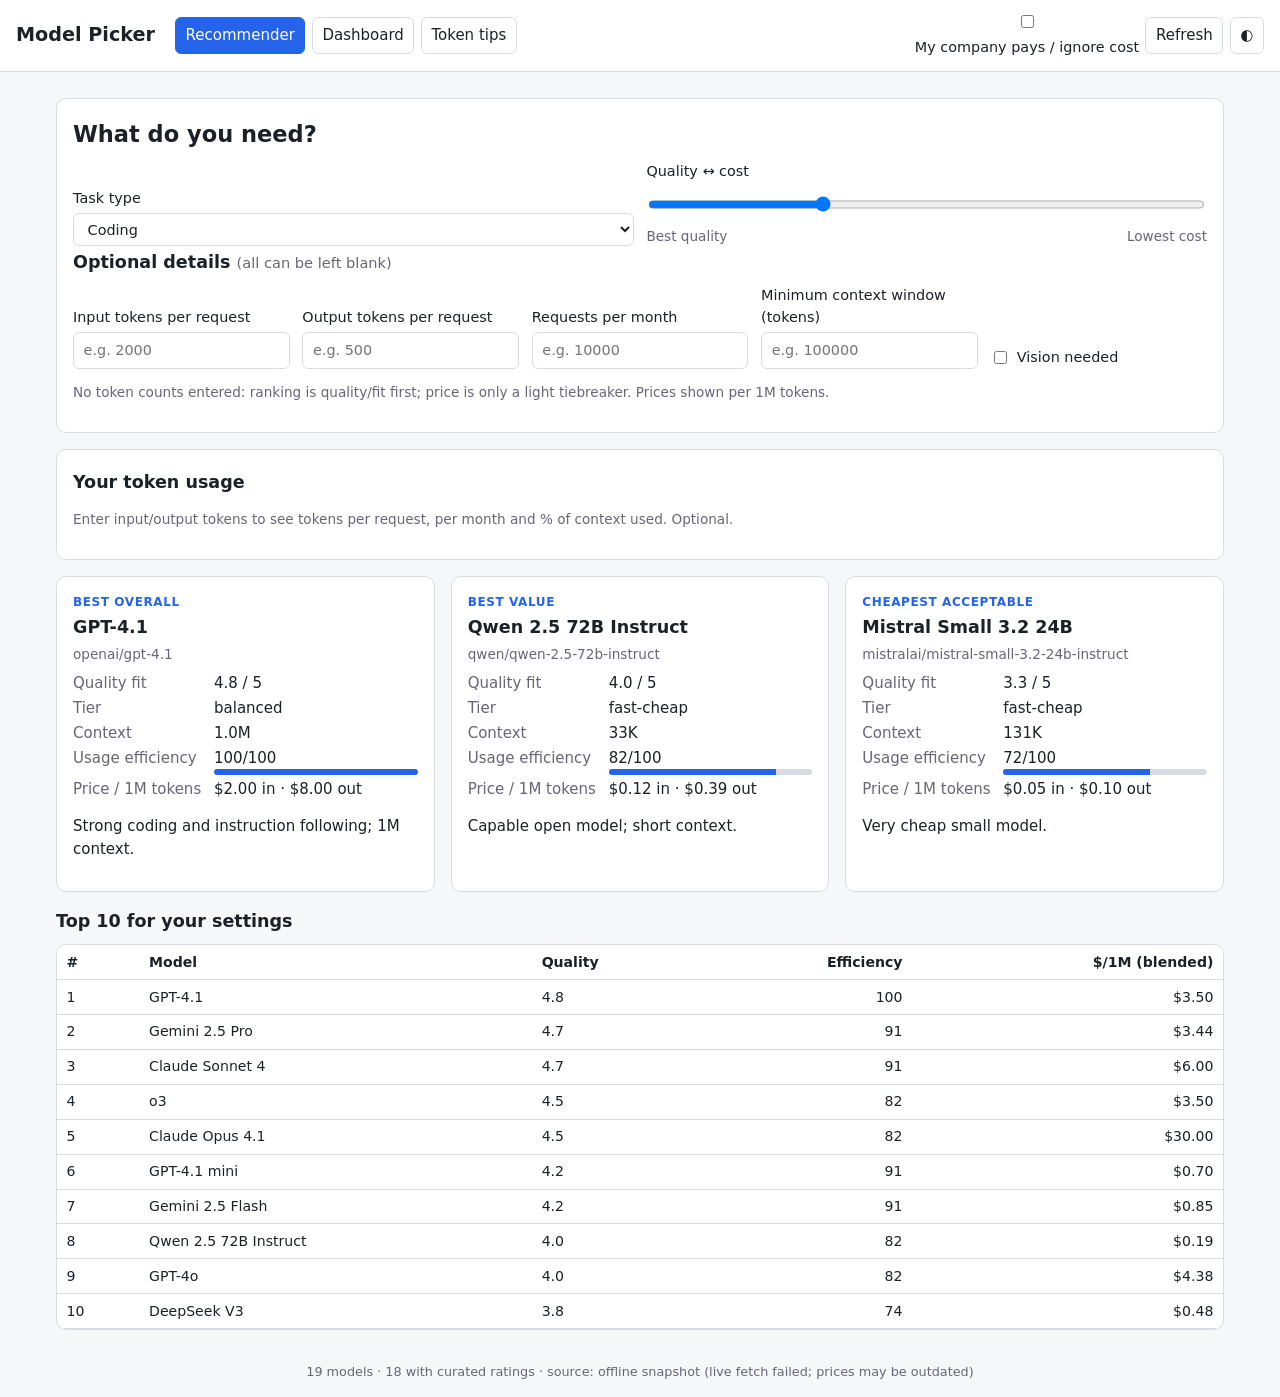
==== index.html @ 763cba11 "Add model picker app Co-authored-by: Copilot App <223556219+Copilot@users.noreply.github.com>" ====
<!DOCTYPE html>
<html lang="en">
<head>
<meta charset="utf-8">
<meta name="viewport" content="width=device-width, initial-scale=1">
<title>Model Picker</title>
<link rel="stylesheet" href="style.css">
</head>
<body>
<header>
  <h1>Model Picker</h1>
  <nav id="tabs">
    <button data-view="recommender" class="active">Recommender</button>
    <button data-view="dashboard">Dashboard</button>
    <button data-view="tips">Token tips</button>
  </nav>
  <div class="header-right">
    <label class="toggle" title="Removes cost from ranking and hides $ estimates; token usage is still shown">
      <input type="checkbox" id="ignoreCost"> My company pays / ignore cost
    </label>
    <button id="refresh">Refresh</button>
    <button id="theme" aria-label="Toggle theme">◐</button>
  </div>
</header>
<div id="status" role="status"></div>

<main>
<section id="view-recommender" class="view">
  <div class="panel">
    <h2>What do you need?</h2>
    <div class="grid">
      <label>Task type
        <select id="task">
          <option value="coding">Coding</option>
          <option value="reasoning">Reasoning / analysis</option>
          <option value="writing">Writing</option>
          <option value="extraction">Summarization / extraction</option>
          <option value="vision">Vision (images)</option>
          <option value="speed">Fast chat / low latency</option>
        </select>
      </label>
      <label class="costonly">Quality ↔ cost
        <input type="range" id="slider" min="0" max="100" value="30">
        <span class="hint"><span>Best quality</span><span>Lowest cost</span></span>
      </label>
    </div>
    <h3>Optional details <small>(all can be left blank)</small></h3>
    <div class="grid">
      <label>Input tokens per request <input type="number" id="inTok" min="0" placeholder="e.g. 2000"></label>
      <label>Output tokens per request <input type="number" id="outTok" min="0" placeholder="e.g. 500"></label>
      <label>Requests per month <input type="number" id="volume" min="0" placeholder="e.g. 10000"></label>
      <label>Minimum context window (tokens) <input type="number" id="minCtx" min="0" placeholder="e.g. 100000"></label>
      <label class="check"><input type="checkbox" id="needVision"> Vision needed</label>
    </div>
    <p class="hint" id="modeHint"></p>
  </div>
  <div id="usage" class="panel"></div>
  <div id="results"></div>
</section>

<section id="view-dashboard" class="view" hidden>
  <div class="panel">
    <div class="grid">
      <label>Search <input type="search" id="q" placeholder="name or id"></label>
      <label>Tier
        <select id="tierFilter"><option value="">All</option><option>flagship</option><option>balanced</option><option>fast-cheap</option></select>
      </label>
      <label class="check"><input type="checkbox" id="fVision"> Vision only</label>
      <label class="check"><input type="checkbox" id="fRated"> Rated only</label>
      <button id="compareBtn">Compare selected (<span id="cmpCount">0</span>)</button>
    </div>
  </div>
  <div id="compare"></div>
  <div class="table-wrap"><table id="table"></table></div>
</section>

<section id="view-tips" class="view" hidden>
  <div class="panel tips">
    <h2>Token-cost tips</h2>
    <ul>
      <li><b>Output costs 3–5× input.</b> Ask for concise answers, set <code>max_tokens</code>, and request structured output (JSON) instead of prose.</li>
      <li><b>Cache the prefix.</b> Put stable instructions and documents first; prompt caching typically discounts repeated input by 50–90%.</li>
      <li><b>Route by difficulty.</b> Use a fast-cheap model for classification and extraction; escalate to a flagship only when needed.</li>
      <li><b>Trim context.</b> Send only relevant chunks (retrieval) rather than whole documents. Long prompts cost money and can reduce accuracy.</li>
      <li><b>Mind reasoning models.</b> They bill hidden thinking tokens as output; budget 2–10× more output than the visible answer.</li>
      <li><b>Batch where latency allows.</b> Batch APIs are commonly ~50% cheaper.</li>
      <li><b>Keep conversations short.</b> Each turn resends history; summarize or truncate old turns.</li>
      <li><b>Measure.</b> Log tokens per request and watch % of context used; above ~70% quality and cost both suffer.</li>
      <li><b>Even if cost isn't your concern,</b> fewer tokens means lower latency and rate-limit headroom.</li>
    </ul>
  </div>
</section>
</main>
<footer id="footer"></footer>
<script src="app.js"></script>
</body>
</html>
---- style.css ----
:root{--bg:#f6f7f9;--fg:#1c2128;--panel:#fff;--bd:#d8dce2;--mut:#667;--acc:#2563eb;--ok:#15803d;--warn:#b45309}
[data-theme=dark]{--bg:#0f1318;--fg:#e6e9ee;--panel:#181d24;--bd:#2c333d;--mut:#98a2b3;--acc:#60a5fa;--ok:#4ade80;--warn:#fbbf24}
*{box-sizing:border-box}
body{margin:0;font:15px/1.5 system-ui,sans-serif;background:var(--bg);color:var(--fg)}
header{display:flex;flex-wrap:wrap;gap:.75rem 1.25rem;align-items:center;padding:.75rem 1rem;background:var(--panel);border-bottom:1px solid var(--bd)}
h1{font-size:1.2rem;margin:0}
h2,h3{margin:.2rem 0 .6rem}h3 small{color:var(--mut);font-weight:400}
nav,.header-right{display:flex;gap:.4rem;align-items:center;flex-wrap:wrap}
.header-right{margin-left:auto}
button,select,input{font:inherit;color:inherit;background:var(--panel);border:1px solid var(--bd);border-radius:6px;padding:.4rem .6rem}
button{cursor:pointer}button.active{background:var(--acc);color:#fff;border-color:var(--acc)}
.toggle{display:flex;gap:.4rem;align-items:center;cursor:pointer}
.toggle input,.check input{width:auto}
main{max-width:1200px;margin:0 auto;padding:1rem}
#status{padding:.3rem 1rem;color:var(--mut);font-size:.85rem}
.panel{background:var(--panel);border:1px solid var(--bd);border-radius:10px;padding:1rem;margin-bottom:1rem}
.grid{display:grid;grid-template-columns:repeat(auto-fit,minmax(210px,1fr));gap:.8rem;align-items:end}
label{display:flex;flex-direction:column;gap:.25rem;font-size:.9rem}
label.check{flex-direction:row;align-items:center;gap:.4rem}
.hint{color:var(--mut);font-size:.85rem;display:flex;justify-content:space-between}
p.hint{display:block}
.cards{display:grid;grid-template-columns:repeat(auto-fit,minmax(280px,1fr));gap:1rem}
.card{background:var(--panel);border:1px solid var(--bd);border-radius:10px;padding:1rem}
.card .label{font-size:.75rem;text-transform:uppercase;letter-spacing:.05em;color:var(--acc);font-weight:700}
.card h3{margin:.2rem 0}
.card dl{display:grid;grid-template-columns:auto 1fr;gap:.15rem .8rem;margin:.5rem 0}
.card dt{color:var(--mut)}.card dd{margin:0}
.badge{display:inline-block;padding:0 .5rem;border-radius:99px;border:1px solid var(--bd);font-size:.75rem;color:var(--mut)}
.bar{height:6px;background:var(--bd);border-radius:3px;overflow:hidden;min-width:60px}
.bar i{display:block;height:100%;background:var(--acc)}
.bar.hot i{background:var(--warn)}
.table-wrap{overflow-x:auto;background:var(--panel);border:1px solid var(--bd);border-radius:10px}
table{border-collapse:collapse;width:100%;font-size:.88rem}
th,td{padding:.4rem .6rem;border-bottom:1px solid var(--bd);text-align:left;white-space:nowrap}
th{cursor:pointer;user-select:none;position:sticky;top:0;background:var(--panel)}
td.n,th.n{text-align:right}
.tips li{margin:.5rem 0}
code{background:var(--bg);padding:0 .3rem;border-radius:4px}
footer{padding:1rem;text-align:center;color:var(--mut);font-size:.8rem}
.ign .costonly{opacity:.4;pointer-events:none}
@media(max-width:600px){header{padding:.5rem}.header-right{margin-left:0}}
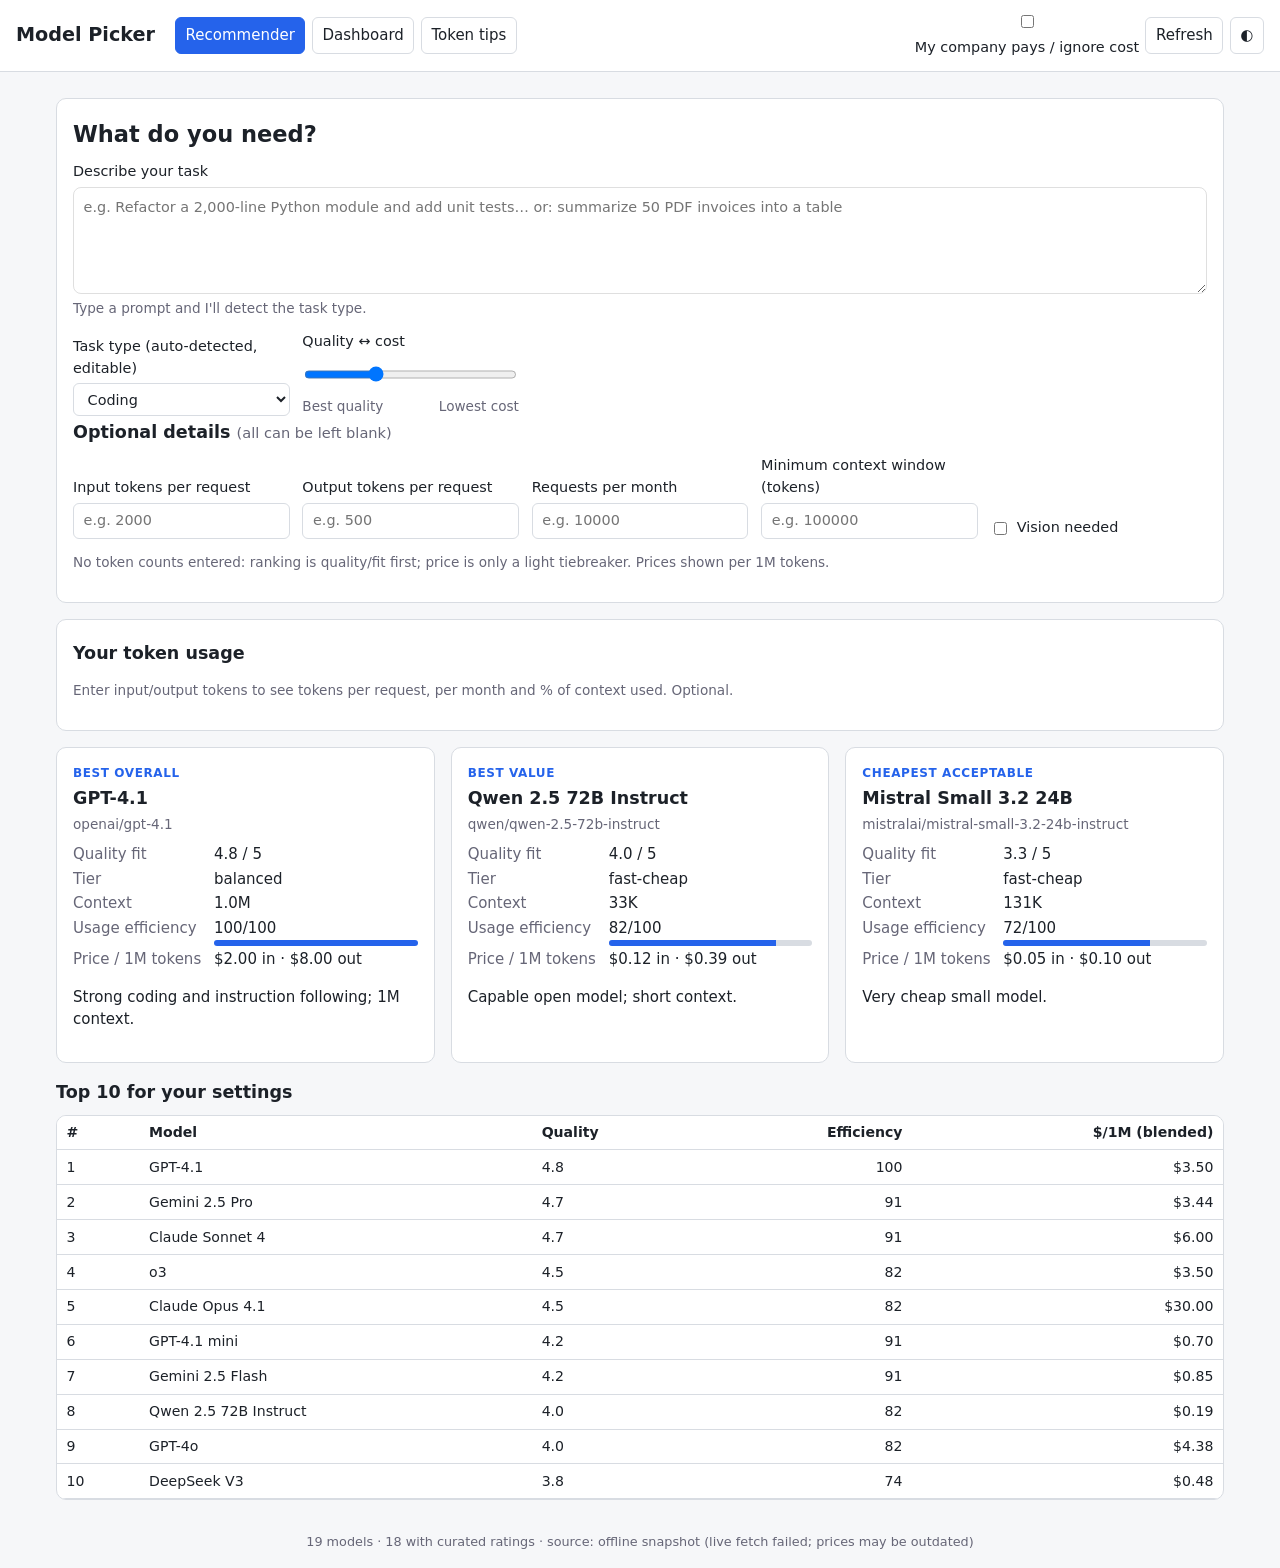
==== commit 2c95b8b1: "Replace task dropdown focus with free-text prompt and auto-detect task type Co-authored-by: Copilot " ====
--- a/index.html
+++ b/index.html
@@ -29,7 +29,11 @@
   <div class="panel">
     <h2>What do you need?</h2>
     <div class="grid">
-      <label>Task type
+      <label class="wide">Describe your task
+        <textarea id="prompt" rows="4" placeholder="e.g. Refactor a 2,000-line Python module and add unit tests… or: summarize 50 PDF invoices into a table"></textarea>
+        <span class="hint"><span id="detected">Type a prompt and I'll detect the task type.</span></span>
+      </label>
+      <label>Task type (auto-detected, editable)
         <select id="task">
           <option value="coding">Coding</option>
           <option value="reasoning">Reasoning / analysis</option>
--- a/style.css
+++ b/style.css
@@ -39,3 +39,5 @@
 footer{padding:1rem;text-align:center;color:var(--mut);font-size:.8rem}
 .ign .costonly{opacity:.4;pointer-events:none}
 @media(max-width:600px){header{padding:.5rem}.header-right{margin-left:0}}
+.grid .wide{grid-column:1/-1}
+textarea{width:100%;font:inherit;padding:.6rem;border-radius:8px;border:1px solid var(--border,#8884);background:transparent;color:inherit;resize:vertical}
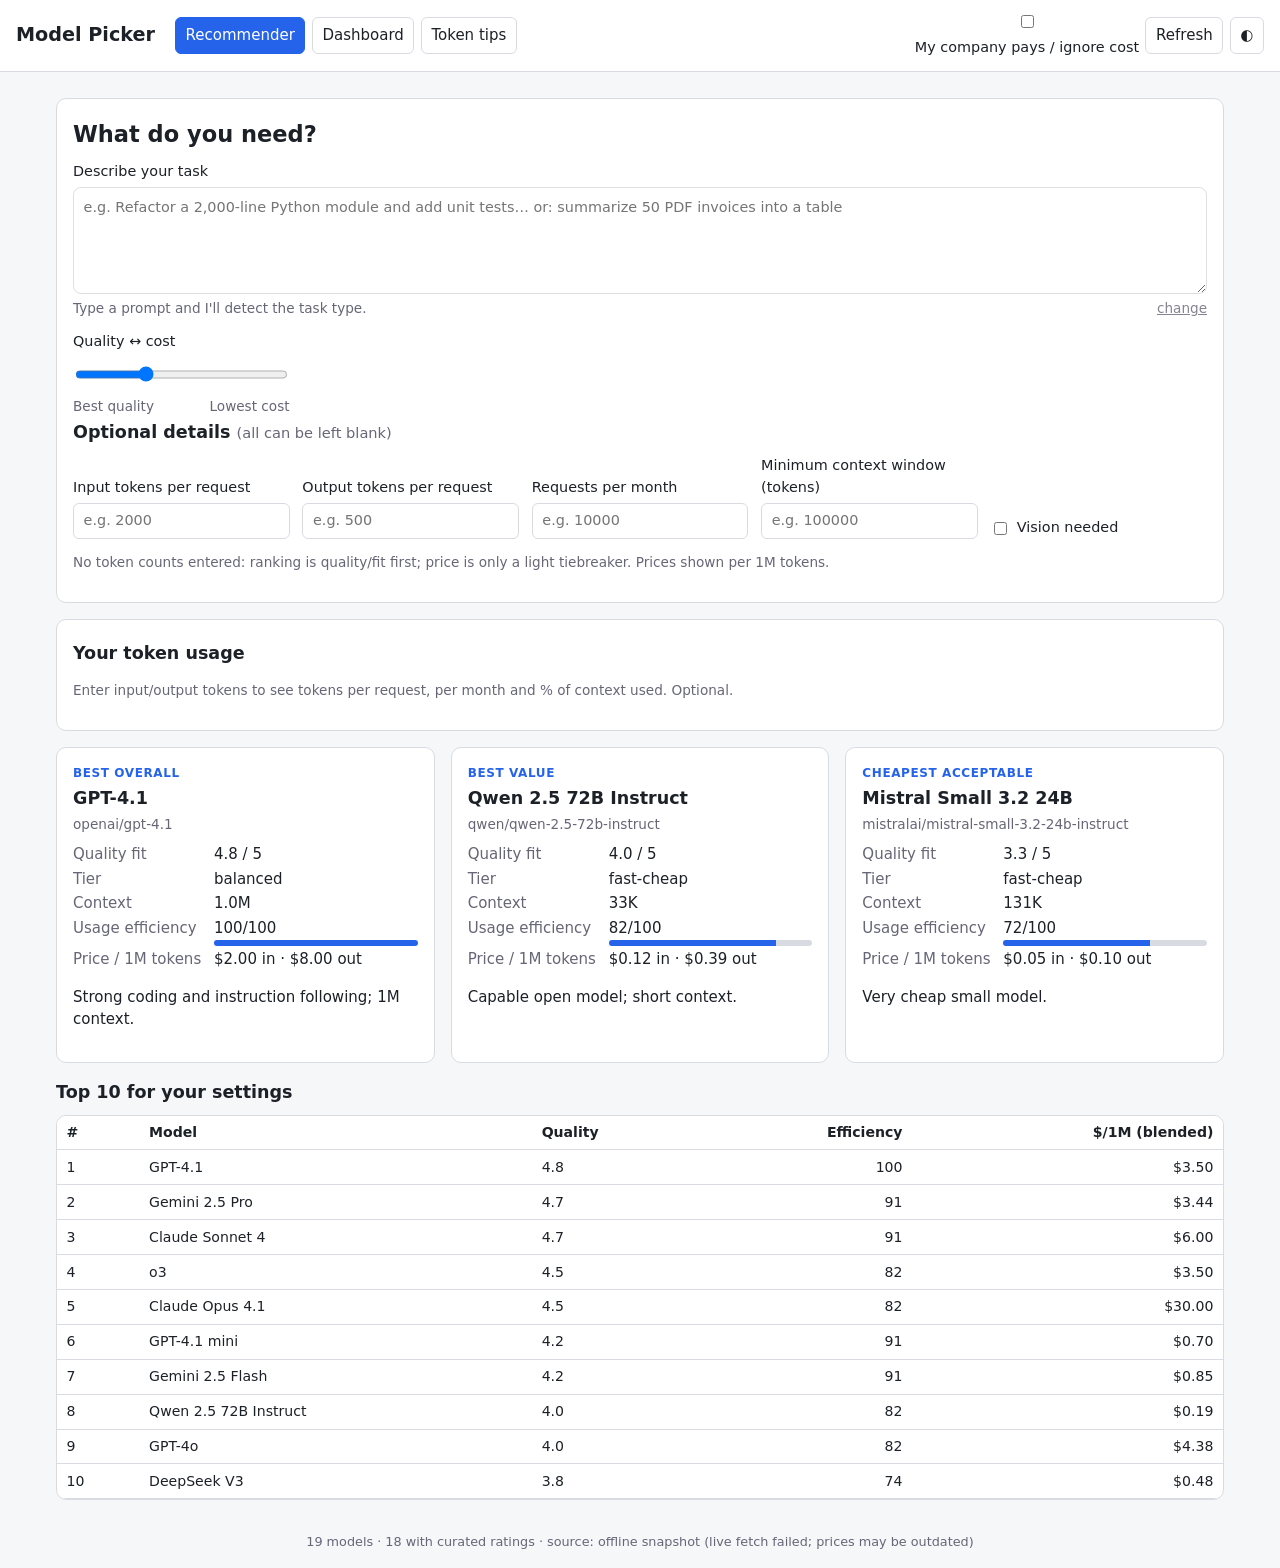
==== commit df33339f: "Collapse task type into detected chip with change override Co-authored-by: Copilot App <223556219+Co" ====
--- a/index.html
+++ b/index.html
@@ -31,9 +31,9 @@
     <div class="grid">
       <label class="wide">Describe your task
         <textarea id="prompt" rows="4" placeholder="e.g. Refactor a 2,000-line Python module and add unit tests… or: summarize 50 PDF invoices into a table"></textarea>
-        <span class="hint"><span id="detected">Type a prompt and I'll detect the task type.</span></span>
+        <span class="hint"><span id="detected">Type a prompt and I'll detect the task type.</span> <button type="button" id="changeTask" class="linkbtn">change</button></span>
       </label>
-      <label>Task type (auto-detected, editable)
+      <label id="taskWrap" hidden>Task type (override)
         <select id="task">
           <option value="coding">Coding</option>
           <option value="reasoning">Reasoning / analysis</option>
--- a/style.css
+++ b/style.css
@@ -41,3 +41,6 @@
 @media(max-width:600px){header{padding:.5rem}.header-right{margin-left:0}}
 .grid .wide{grid-column:1/-1}
 textarea{width:100%;font:inherit;padding:.6rem;border-radius:8px;border:1px solid var(--border,#8884);background:transparent;color:inherit;resize:vertical}
+
+.linkbtn{background:none;border:0;padding:0;color:inherit;text-decoration:underline;cursor:pointer;font:inherit;opacity:.8}
+[hidden]{display:none!important}
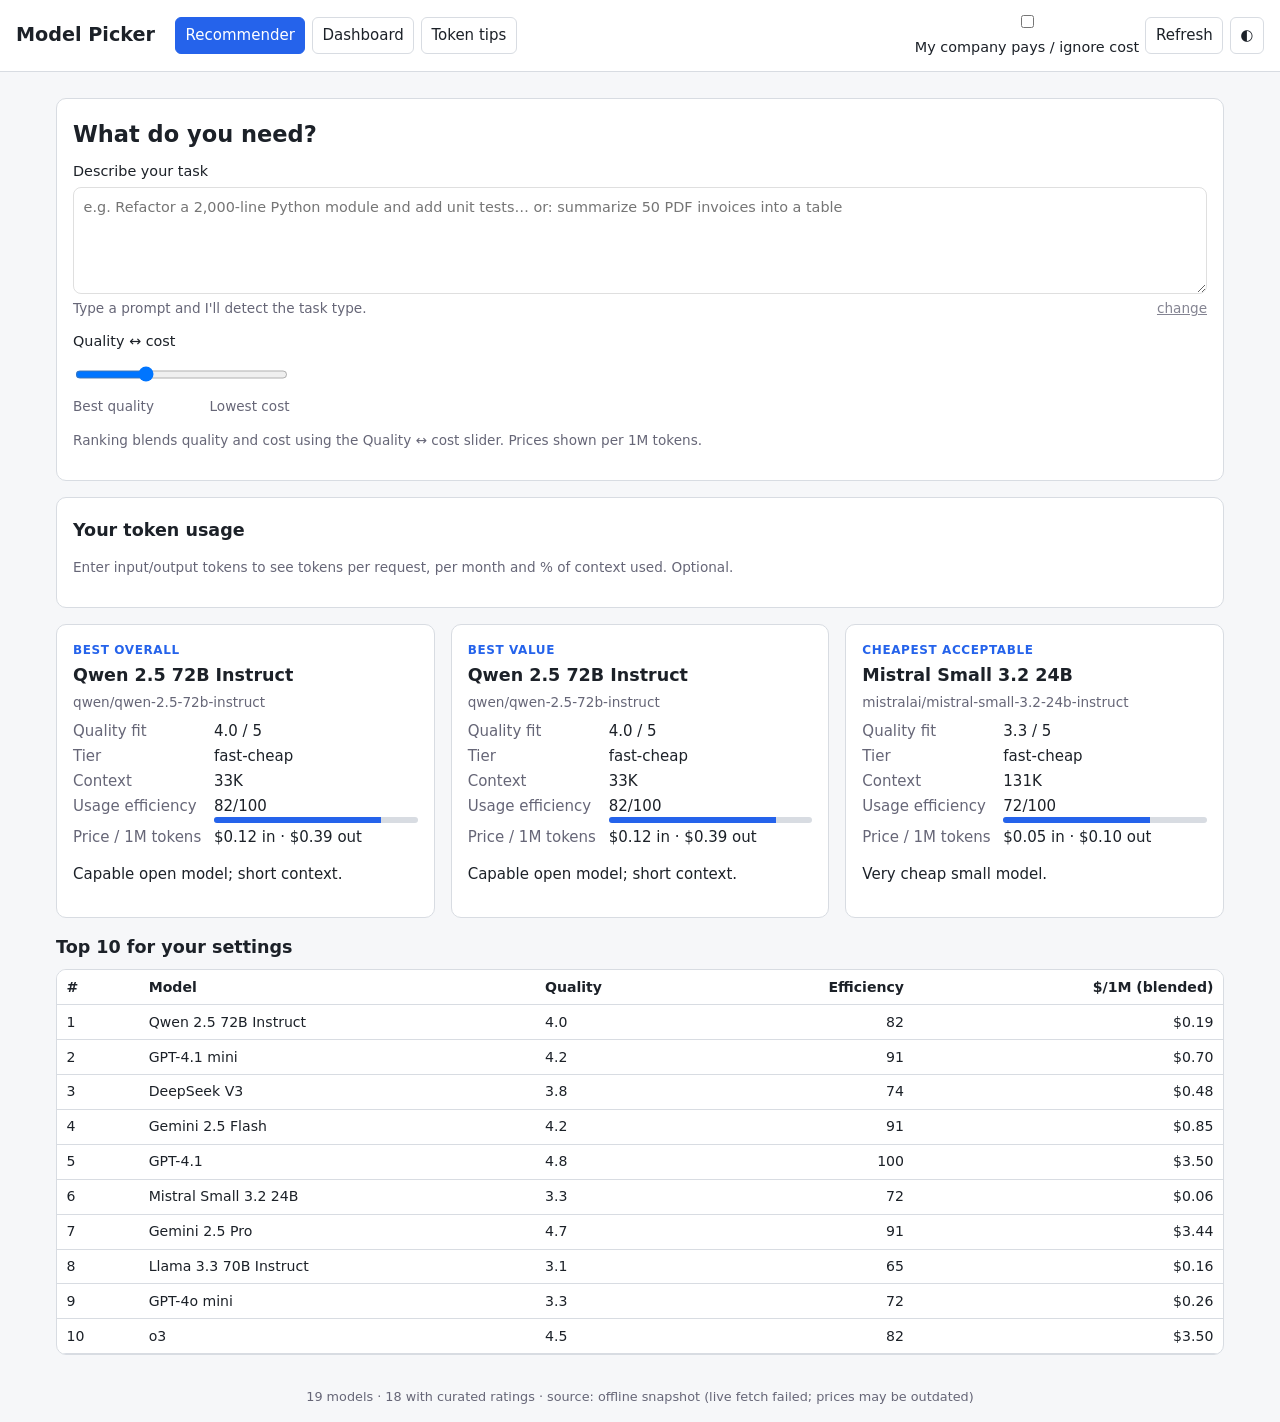
==== commit 739efc54: "Remove optional details block Co-authored-by: Copilot App <223556219+Copilot@users.noreply.github.co" ====
--- a/index.html
+++ b/index.html
@@ -48,14 +48,6 @@
         <span class="hint"><span>Best quality</span><span>Lowest cost</span></span>
       </label>
     </div>
-    <h3>Optional details <small>(all can be left blank)</small></h3>
-    <div class="grid">
-      <label>Input tokens per request <input type="number" id="inTok" min="0" placeholder="e.g. 2000"></label>
-      <label>Output tokens per request <input type="number" id="outTok" min="0" placeholder="e.g. 500"></label>
-      <label>Requests per month <input type="number" id="volume" min="0" placeholder="e.g. 10000"></label>
-      <label>Minimum context window (tokens) <input type="number" id="minCtx" min="0" placeholder="e.g. 100000"></label>
-      <label class="check"><input type="checkbox" id="needVision"> Vision needed</label>
-    </div>
     <p class="hint" id="modeHint"></p>
   </div>
   <div id="usage" class="panel"></div>
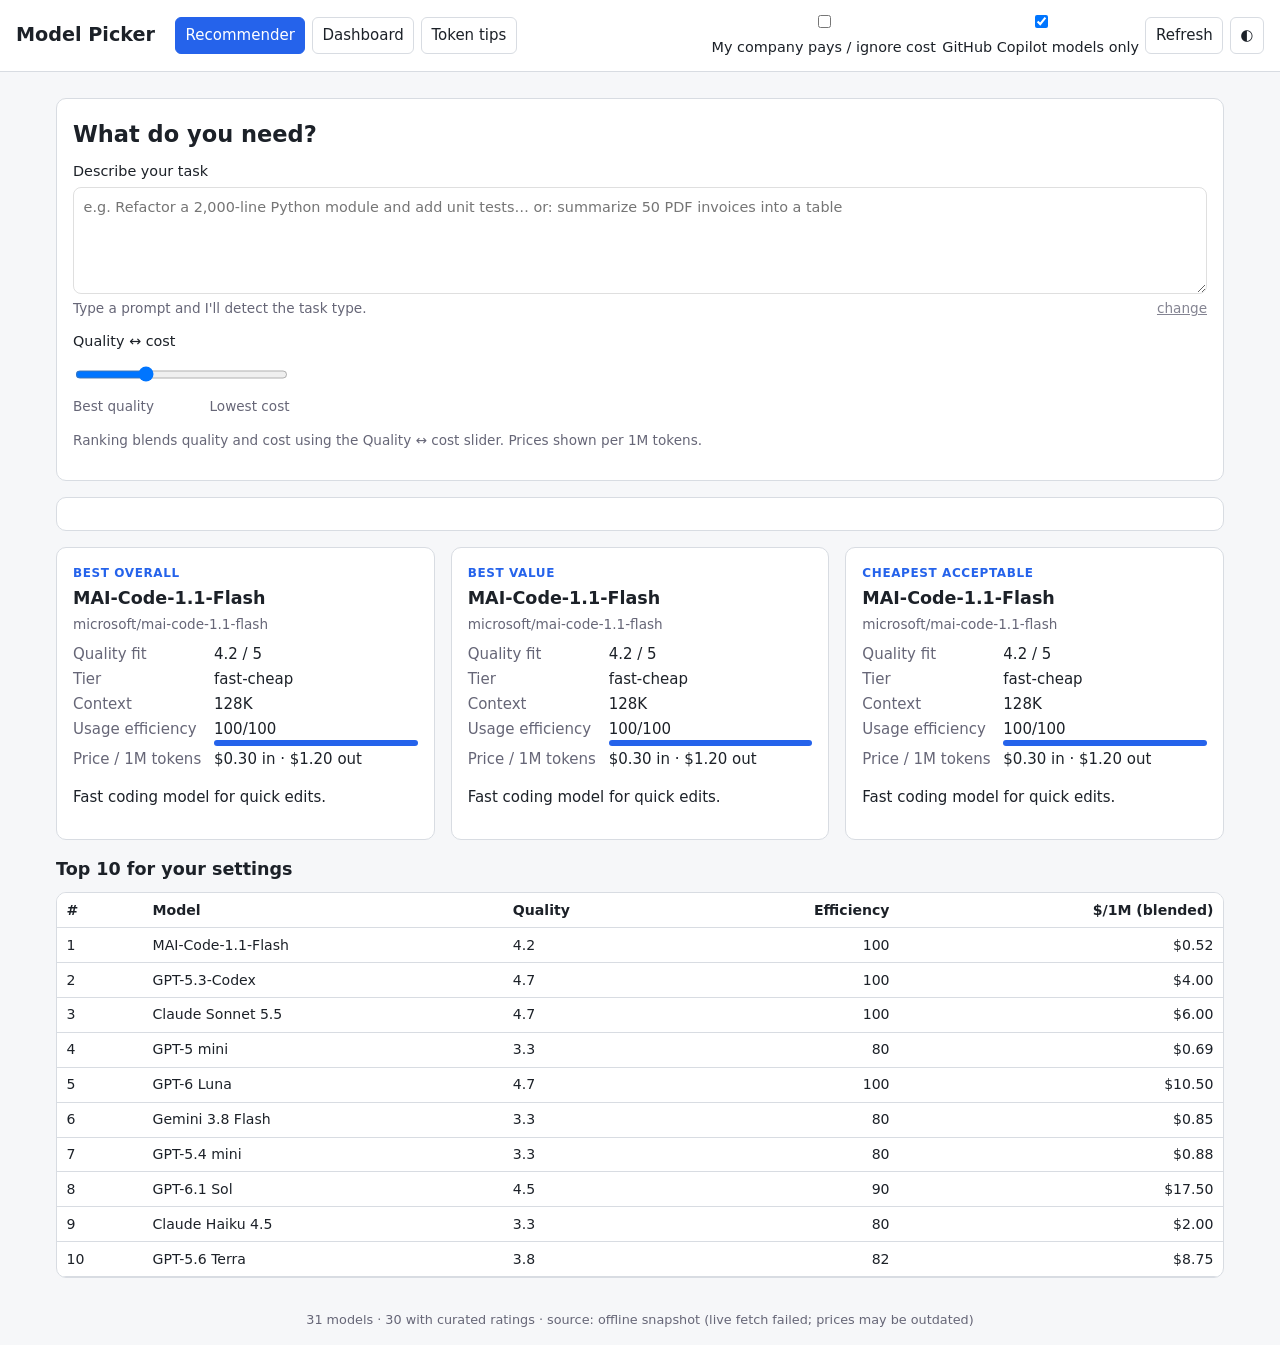
==== commit 77b0235a: "Add GitHub Copilot models only mode Co-authored-by: Copilot App <223556219+Copilot@users.noreply.git" ====
--- a/index.html
+++ b/index.html
@@ -18,6 +18,7 @@
     <label class="toggle" title="Removes cost from ranking and hides $ estimates; token usage is still shown">
       <input type="checkbox" id="ignoreCost"> My company pays / ignore cost
     </label>
+    <label class="toggle" title="Only show models available in GitHub Copilot (ratings/prices are estimates)"><input type="checkbox" id="ghOnly"> GitHub Copilot models only</label>
     <button id="refresh">Refresh</button>
     <button id="theme" aria-label="Toggle theme">◐</button>
   </div>
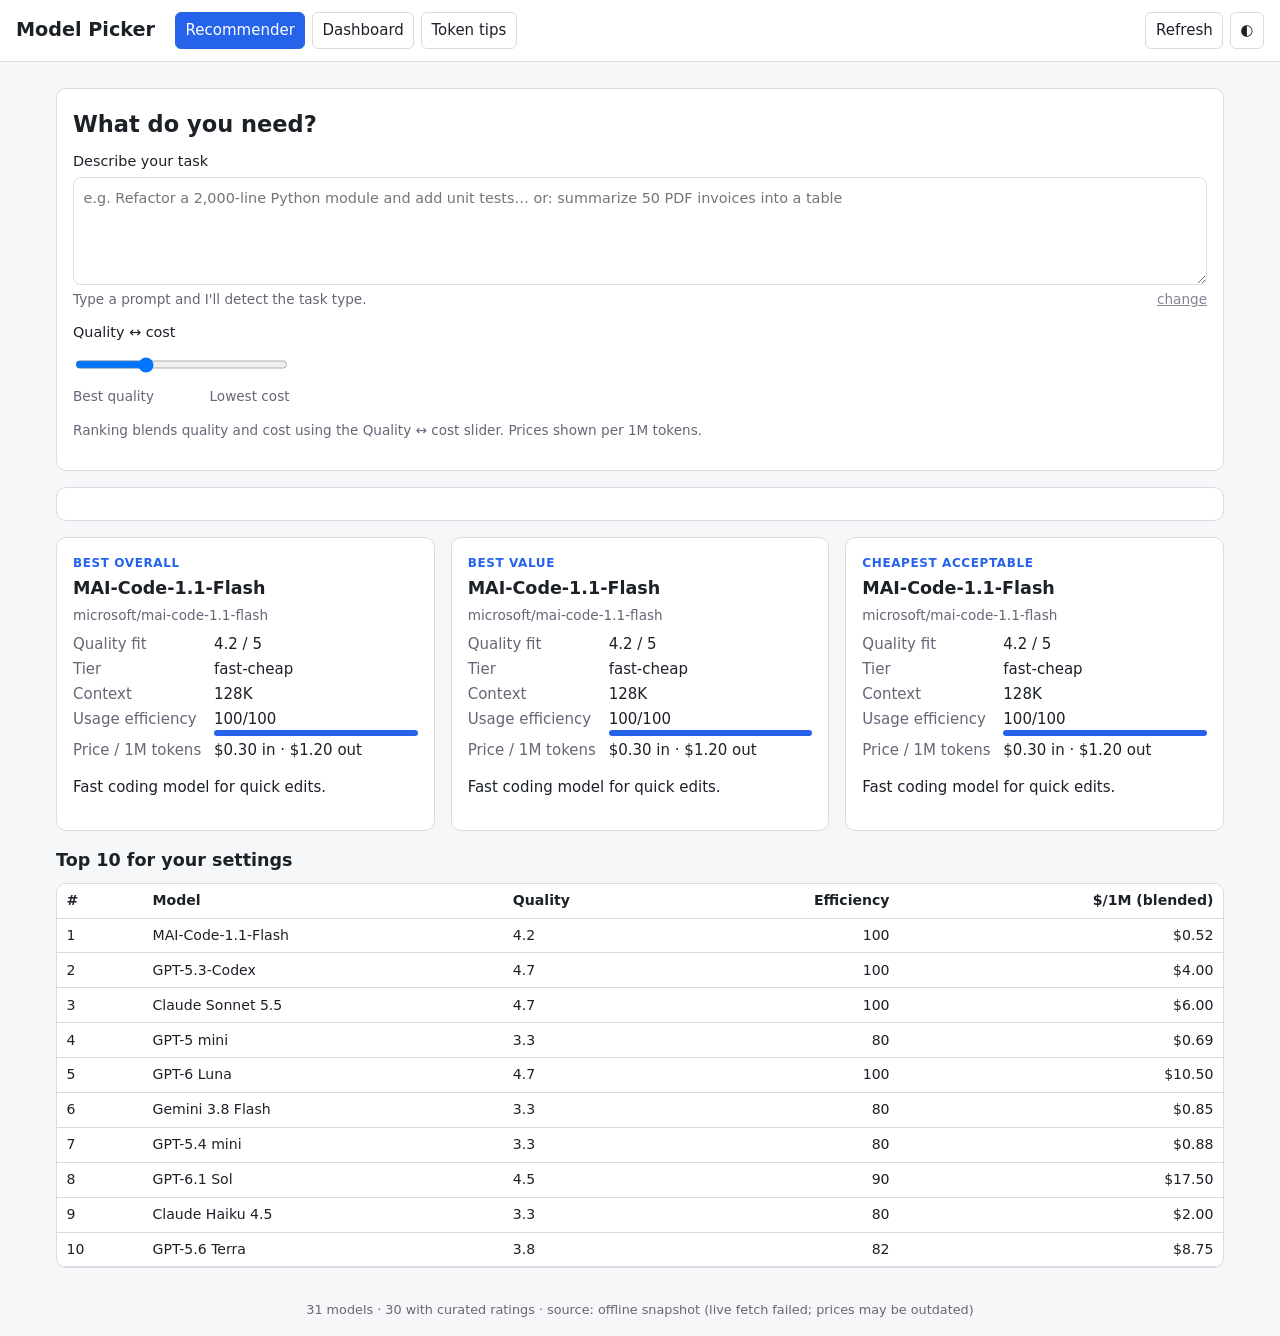
==== commit 0f1e468f: "Remove GitHub-only and ignore-cost toggles; always use Copilot models Co-authored-by: Copilot App <2" ====
--- a/index.html
+++ b/index.html
@@ -15,10 +15,6 @@
     <button data-view="tips">Token tips</button>
   </nav>
   <div class="header-right">
-    <label class="toggle" title="Removes cost from ranking and hides $ estimates; token usage is still shown">
-      <input type="checkbox" id="ignoreCost"> My company pays / ignore cost
-    </label>
-    <label class="toggle" title="Only show models available in GitHub Copilot (ratings/prices are estimates)"><input type="checkbox" id="ghOnly"> GitHub Copilot models only</label>
     <button id="refresh">Refresh</button>
     <button id="theme" aria-label="Toggle theme">◐</button>
   </div>
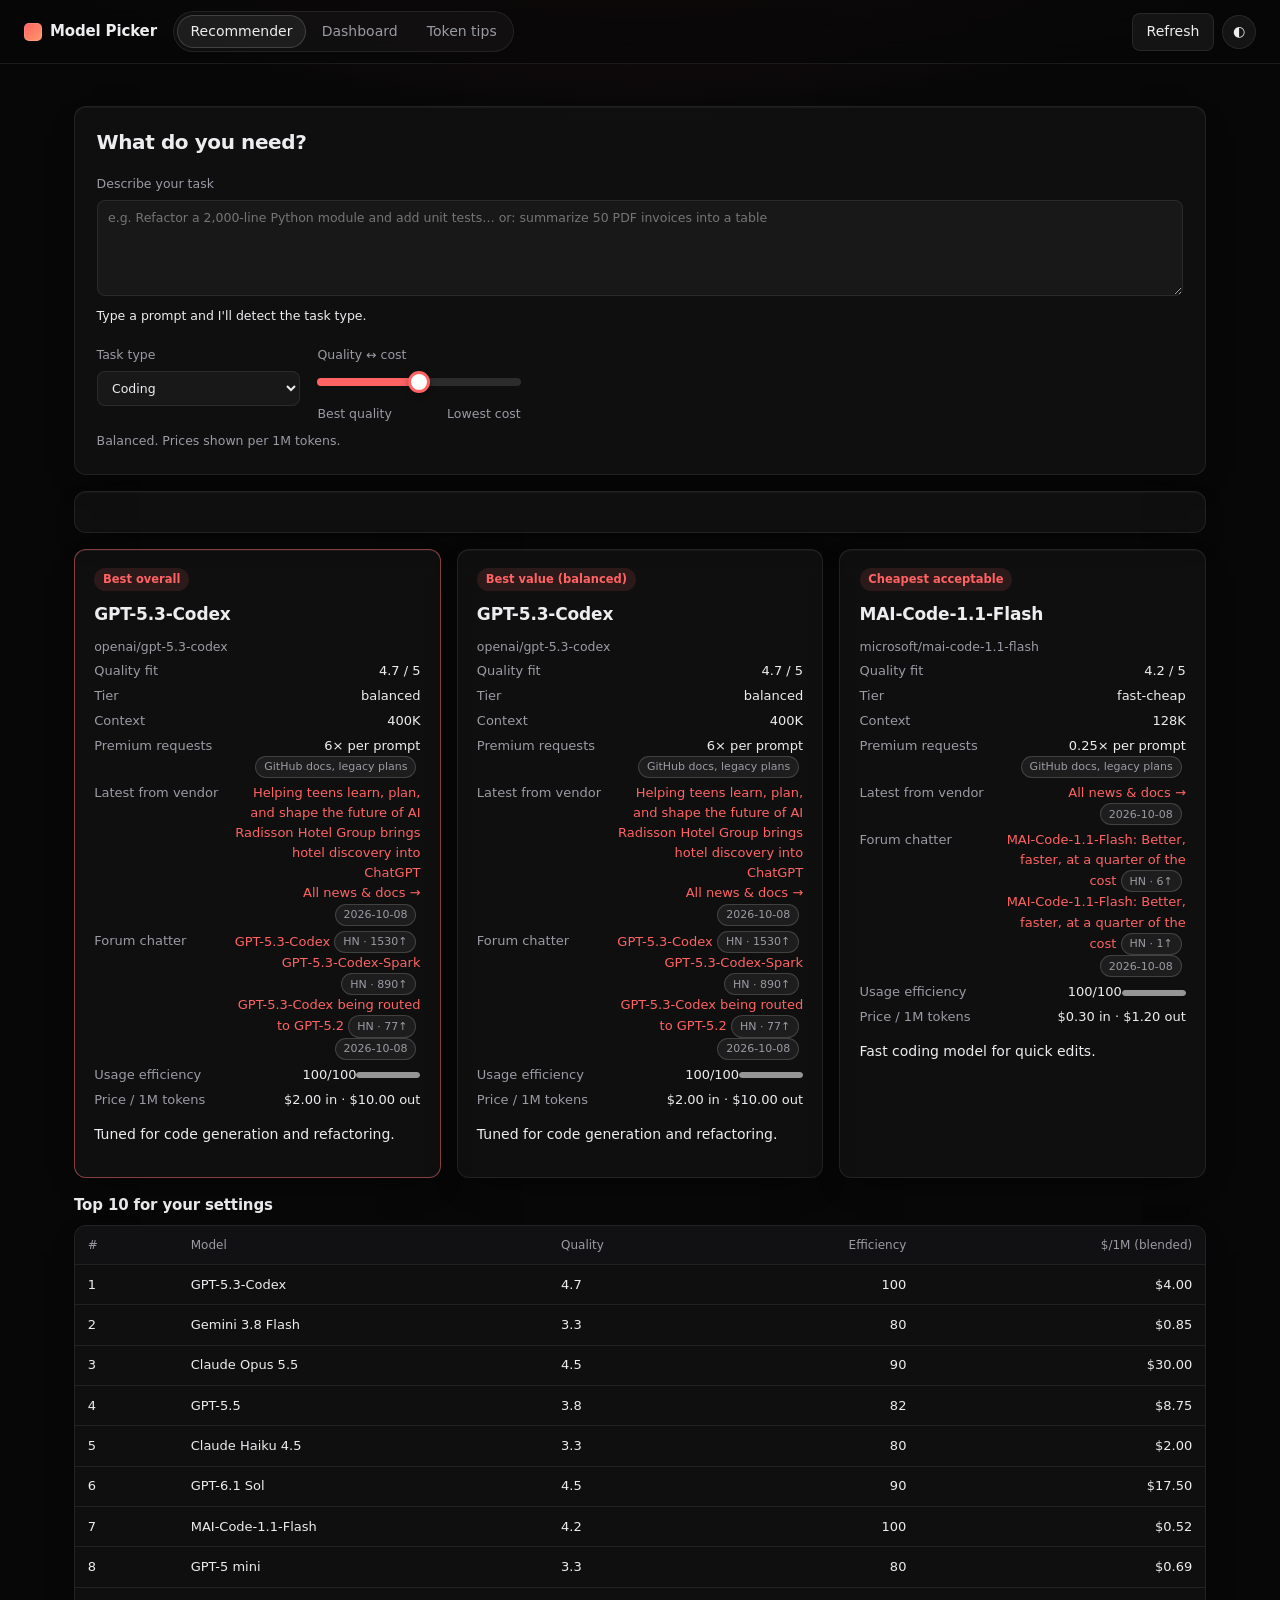
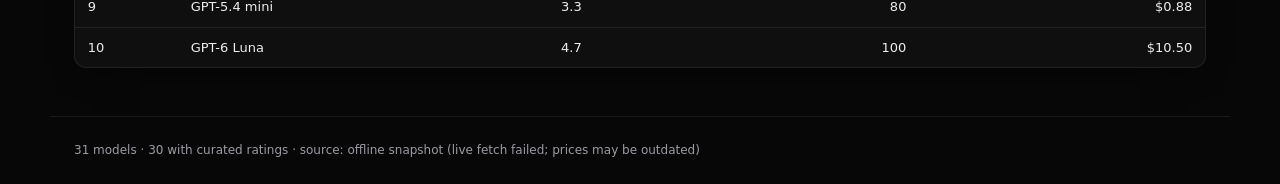
==== commit 8a3c9c2d: "Add auto-update automation, signals and restyle Co-authored-by: Copilot App <223556219+Copilot@users" ====
--- a/index.html
+++ b/index.html
@@ -28,20 +28,35 @@
     <div class="grid">
       <label class="wide">Describe your task
         <textarea id="prompt" rows="4" placeholder="e.g. Refactor a 2,000-line Python module and add unit tests… or: summarize 50 PDF invoices into a table"></textarea>
-        <span class="hint"><span id="detected">Type a prompt and I'll detect the task type.</span> <button type="button" id="changeTask" class="linkbtn">change</button></span>
+        <span class="hint"><span id="detected">Type a prompt and I'll detect the task type.</span></span>
       </label>
-      <label id="taskWrap" hidden>Task type (override)
+      <label id="taskWrap">Task type
         <select id="task">
-          <option value="coding">Coding</option>
-          <option value="reasoning">Reasoning / analysis</option>
-          <option value="writing">Writing</option>
-          <option value="extraction">Summarization / extraction</option>
-          <option value="vision">Vision (images)</option>
-          <option value="speed">Fast chat / low latency</option>
+          <optgroup label="General">
+            <option value="coding">Coding</option>
+            <option value="reasoning">Reasoning / analysis</option>
+            <option value="writing">Writing</option>
+            <option value="extraction">Summarization / extraction</option>
+            <option value="vision">Vision (images)</option>
+            <option value="speed">Fast chat / low latency</option>
+          </optgroup>
+          <optgroup label="Design &amp; UX">
+            <option value="uxdesign">UI / visual design review</option>
+            <option value="uxwriting">UX writing &amp; microcopy</option>
+            <option value="research">UX research synthesis</option>
+            <option value="frontend">Design → front-end code</option>
+          </optgroup>
+          <optgroup label="Other">
+            <option value="data">Data &amp; spreadsheets</option>
+            <option value="ideation">Brainstorming &amp; ideation</option>
+            <option value="agentic">Multi-step agent tasks</option>
+            <option value="longdoc">Long documents</option>
+            <option value="translation">Translation &amp; localization</option>
+          </optgroup>
         </select>
       </label>
       <label class="costonly">Quality ↔ cost
-        <input type="range" id="slider" min="0" max="100" value="30">
+        <input type="range" id="slider" min="0" max="100" value="50">
         <span class="hint"><span>Best quality</span><span>Lowest cost</span></span>
       </label>
     </div>
--- a/style.css
+++ b/style.css
@@ -1,46 +1,132 @@
-:root{--bg:#f6f7f9;--fg:#1c2128;--panel:#fff;--bd:#d8dce2;--mut:#667;--acc:#2563eb;--ok:#15803d;--warn:#b45309}
-[data-theme=dark]{--bg:#0f1318;--fg:#e6e9ee;--panel:#181d24;--bd:#2c333d;--mut:#98a2b3;--acc:#60a5fa;--ok:#4ade80;--warn:#fbbf24}
+:root{
+  --bg:#f7f7f8;--bg2:#ffffff;--fg:#111114;--mut:#5d5d66;--panel:#ffffff;--panel2:#f2f2f4;
+  --bd:rgba(0,0,0,.09);--bd2:rgba(0,0,0,.16);--acc:#d93a3f;--acc-soft:rgba(217,58,63,.1);
+  --ok:#14804a;--warn:#a15c00;--track:#e2e2e6;--shadow:0 1px 2px rgba(0,0,0,.04),0 8px 24px -12px rgba(0,0,0,.12);
+  --glow:radial-gradient(1200px 420px at 50% -180px,rgba(255,99,99,.10),transparent 70%);
+  --hdr:rgba(247,247,248,.8);--r:12px;--r-sm:8px;
+  color-scheme:light;
+}
+[data-theme=dark]{
+  --bg:#070708;--bg2:#0d0d0f;--fg:#ededef;--mut:#9b9ba4;--panel:rgba(255,255,255,.035);--panel2:rgba(255,255,255,.06);
+  --bd:rgba(255,255,255,.08);--bd2:rgba(255,255,255,.16);--acc:#ff6363;--acc-soft:rgba(255,99,99,.12);
+  --ok:#4ade80;--warn:#fbbf24;--track:rgba(255,255,255,.12);--shadow:0 1px 0 rgba(255,255,255,.04) inset,0 12px 32px -16px rgba(0,0,0,.8);
+  --glow:radial-gradient(1100px 460px at 50% -200px,rgba(255,99,99,.16),transparent 70%);
+  --hdr:rgba(7,7,8,.72);
+  color-scheme:dark;
+}
 *{box-sizing:border-box}
-body{margin:0;font:15px/1.5 system-ui,sans-serif;background:var(--bg);color:var(--fg)}
-header{display:flex;flex-wrap:wrap;gap:.75rem 1.25rem;align-items:center;padding:.75rem 1rem;background:var(--panel);border-bottom:1px solid var(--bd)}
-h1{font-size:1.2rem;margin:0}
-h2,h3{margin:.2rem 0 .6rem}h3 small{color:var(--mut);font-weight:400}
-nav,.header-right{display:flex;gap:.4rem;align-items:center;flex-wrap:wrap}
-.header-right{margin-left:auto}
-button,select,input{font:inherit;color:inherit;background:var(--panel);border:1px solid var(--bd);border-radius:6px;padding:.4rem .6rem}
-button{cursor:pointer}button.active{background:var(--acc);color:#fff;border-color:var(--acc)}
-.toggle{display:flex;gap:.4rem;align-items:center;cursor:pointer}
-.toggle input,.check input{width:auto}
-main{max-width:1200px;margin:0 auto;padding:1rem}
-#status{padding:.3rem 1rem;color:var(--mut);font-size:.85rem}
-.panel{background:var(--panel);border:1px solid var(--bd);border-radius:10px;padding:1rem;margin-bottom:1rem}
-.grid{display:grid;grid-template-columns:repeat(auto-fit,minmax(210px,1fr));gap:.8rem;align-items:end}
-label{display:flex;flex-direction:column;gap:.25rem;font-size:.9rem}
-label.check{flex-direction:row;align-items:center;gap:.4rem}
-.hint{color:var(--mut);font-size:.85rem;display:flex;justify-content:space-between}
-p.hint{display:block}
-.cards{display:grid;grid-template-columns:repeat(auto-fit,minmax(280px,1fr));gap:1rem}
-.card{background:var(--panel);border:1px solid var(--bd);border-radius:10px;padding:1rem}
-.card .label{font-size:.75rem;text-transform:uppercase;letter-spacing:.05em;color:var(--acc);font-weight:700}
-.card h3{margin:.2rem 0}
-.card dl{display:grid;grid-template-columns:auto 1fr;gap:.15rem .8rem;margin:.5rem 0}
-.card dt{color:var(--mut)}.card dd{margin:0}
-.badge{display:inline-block;padding:0 .5rem;border-radius:99px;border:1px solid var(--bd);font-size:.75rem;color:var(--mut)}
-.bar{height:6px;background:var(--bd);border-radius:3px;overflow:hidden;min-width:60px}
-.bar i{display:block;height:100%;background:var(--acc)}
-.bar.hot i{background:var(--warn)}
-.table-wrap{overflow-x:auto;background:var(--panel);border:1px solid var(--bd);border-radius:10px}
-table{border-collapse:collapse;width:100%;font-size:.88rem}
-th,td{padding:.4rem .6rem;border-bottom:1px solid var(--bd);text-align:left;white-space:nowrap}
-th{cursor:pointer;user-select:none;position:sticky;top:0;background:var(--panel)}
-td.n,th.n{text-align:right}
-.tips li{margin:.5rem 0}
-code{background:var(--bg);padding:0 .3rem;border-radius:4px}
-footer{padding:1rem;text-align:center;color:var(--mut);font-size:.8rem}
+[hidden]{display:none!important}
+html{-webkit-text-size-adjust:100%}
+body{margin:0;font:14px/1.55 Inter,ui-sans-serif,system-ui,-apple-system,"Segoe UI",Roboto,sans-serif;
+  background:var(--bg) var(--glow) no-repeat;background-attachment:fixed;color:var(--fg);
+  -webkit-font-smoothing:antialiased;font-feature-settings:"cv11","ss01"}
+a{color:var(--acc);text-decoration:none}a:hover{text-decoration:underline}
+:focus-visible{outline:2px solid var(--acc);outline-offset:2px}
+
+header{position:sticky;top:0;z-index:10;display:flex;align-items:center;gap:1rem;flex-wrap:wrap;
+  padding:.7rem 1.5rem;background:var(--hdr);backdrop-filter:blur(14px) saturate(140%);
+  -webkit-backdrop-filter:blur(14px) saturate(140%);border-bottom:1px solid var(--bd)}
+h1{font-size:15px;font-weight:650;letter-spacing:-.01em;margin:0;display:flex;align-items:center;gap:.5rem}
+h1::before{content:"";width:18px;height:18px;border-radius:5px;background:linear-gradient(135deg,var(--acc),#ff9a6b);
+  box-shadow:0 0 0 1px rgba(255,255,255,.12) inset}
+nav#tabs{display:flex;gap:2px;padding:3px;border:1px solid var(--bd);border-radius:999px;background:var(--panel)}
+nav#tabs button{border:0;background:transparent;color:var(--mut);padding:.35rem .85rem;border-radius:999px;font-weight:500}
+nav#tabs button:hover{color:var(--fg)}
+nav#tabs button.active{background:var(--panel2);color:var(--fg);box-shadow:0 0 0 1px var(--bd2) inset}
+.header-right{margin-left:auto;display:flex;gap:.5rem;align-items:center}
+
+main{max-width:1180px;margin:0 auto;padding:2rem 1.5rem 3rem}
+h2{font-size:20px;font-weight:650;letter-spacing:-.02em;margin:0 0 1rem}
+h3{font-size:15px;font-weight:600;letter-spacing:-.01em;margin:.25rem 0 .5rem}
+h3 small{color:var(--mut);font-weight:400;font-size:12px}
+
+.panel{background:var(--panel);border:1px solid var(--bd);border-radius:var(--r);padding:1.25rem 1.35rem;
+  margin-bottom:1rem;box-shadow:var(--shadow)}
+.grid{display:grid;grid-template-columns:repeat(auto-fit,minmax(200px,1fr));gap:1rem 1.1rem;align-items:end}
+.grid .wide{grid-column:1/-1}
+#view-recommender .grid{align-items:start}
+label{display:flex;flex-direction:column;gap:.4rem;font-size:12.5px;font-weight:500;color:var(--mut)}
+label.check{flex-direction:row;align-items:center;gap:.5rem;color:var(--fg);font-weight:400;font-size:13.5px}
+
+input,select,button,textarea{font:inherit;color:var(--fg)}
+input[type=text],input[type=search],input[type=number],input:not([type]),select,textarea{
+  background:var(--bg2);border:1px solid var(--bd);border-radius:var(--r-sm);padding:.5rem .65rem;
+  transition:border-color .15s,box-shadow .15s}
+[data-theme=dark] input:not([type=range]):not([type=checkbox]),[data-theme=dark] select,[data-theme=dark] textarea{background:rgba(255,255,255,.04)}
+input:hover,select:hover,textarea:hover{border-color:var(--bd2)}
+input:focus,select:focus,textarea:focus{outline:none;border-color:var(--acc);box-shadow:0 0 0 3px var(--acc-soft)}
+textarea{width:100%;min-height:96px;resize:vertical;line-height:1.5;color:var(--fg)}
+select optgroup{color:var(--mut)}
+input[type=checkbox]{accent-color:var(--acc);width:15px;height:15px}
+
+button{background:var(--panel2);border:1px solid var(--bd);border-radius:var(--r-sm);padding:.45rem .85rem;
+  cursor:pointer;font-weight:500;transition:background .15s,border-color .15s}
+button:hover{border-color:var(--bd2);background:var(--acc-soft)}
+button:active{transform:translateY(1px)}
+button:disabled{opacity:.45;cursor:not-allowed}
+#theme{width:34px;height:34px;padding:0;border-radius:999px}
+.linkbtn{background:none;border:0;padding:0;color:var(--acc);text-decoration:underline;text-underline-offset:2px}
+.linkbtn:hover{background:none}
+
+.hint{color:var(--mut);font-size:12.5px;font-weight:400;margin:.25rem 0}
+#status{color:var(--mut);font-size:12.5px;max-width:1180px;margin:0 auto;padding:.6rem 1.5rem 0}
+#detected{color:var(--fg)}
+
+#slider{-webkit-appearance:none;appearance:none;width:100%;height:22px;margin:0;padding:0;background:transparent;--p:50%;cursor:pointer}
+#slider:focus{outline:none;box-shadow:none}
+#slider::-webkit-slider-runnable-track{height:8px;border-radius:999px;background:linear-gradient(to right,var(--acc) var(--p),var(--track) var(--p))}
+#slider::-webkit-slider-thumb{-webkit-appearance:none;width:22px;height:22px;margin-top:-7px;border-radius:50%;
+  background:#fff;border:3px solid var(--acc);box-shadow:0 2px 6px rgba(0,0,0,.35)}
+#slider:focus-visible::-webkit-slider-thumb{box-shadow:0 0 0 4px var(--acc-soft),0 2px 6px rgba(0,0,0,.35)}
+#slider::-moz-range-track{height:8px;border-radius:999px;background:var(--track)}
+#slider::-moz-range-progress{height:8px;border-radius:999px;background:var(--acc)}
+#slider::-moz-range-thumb{width:16px;height:16px;border-radius:50%;background:#fff;border:3px solid var(--acc)}
+label.costonly .hint{display:flex;justify-content:space-between}
+
+.toggle{display:inline-flex;align-items:center;gap:.5rem;color:var(--fg);font-size:13.5px}
 .ign .costonly{opacity:.4;pointer-events:none}
-@media(max-width:600px){header{padding:.5rem}.header-right{margin-left:0}}
-.grid .wide{grid-column:1/-1}
-textarea{width:100%;font:inherit;padding:.6rem;border-radius:8px;border:1px solid var(--border,#8884);background:transparent;color:inherit;resize:vertical}
 
-.linkbtn{background:none;border:0;padding:0;color:inherit;text-decoration:underline;cursor:pointer;font:inherit;opacity:.8}
-[hidden]{display:none!important}
+.cards{display:grid;grid-template-columns:repeat(auto-fit,minmax(260px,1fr));gap:1rem;margin:1rem 0}
+.card{position:relative;background:var(--panel);border:1px solid var(--bd);border-radius:var(--r);padding:1.1rem 1.2rem;
+  box-shadow:var(--shadow);transition:border-color .15s,transform .15s}
+.card:hover{border-color:var(--bd2)}
+.card:first-child{border-color:color-mix(in srgb,var(--acc) 45%,var(--bd))}
+.card .label{display:inline-block;font-size:11.5px;font-weight:600;color:var(--acc);background:var(--acc-soft);
+  padding:.15rem .55rem;border-radius:999px;margin-bottom:.5rem}
+.card h3{font-size:17px;margin:.15rem 0 .6rem}
+.card dl{display:grid;grid-template-columns:auto 1fr;gap:.3rem .9rem;margin:0;font-size:13px}
+.card dt{color:var(--mut)}
+.card dd{margin:0;text-align:right;font-variant-numeric:tabular-nums}
+
+.badge{display:inline-block;font-size:11px;font-weight:500;padding:.1rem .5rem;border-radius:999px;
+  border:1px solid var(--bd2);color:var(--mut);background:var(--panel2);margin-right:.25rem;white-space:nowrap}
+.bar{display:inline-block;width:64px;height:6px;border-radius:999px;background:var(--track);vertical-align:middle;overflow:hidden}
+.bar i{display:block;height:100%;border-radius:999px;background:var(--fg);opacity:.55}
+.bar.hot i{background:var(--acc);opacity:1}
+
+.table-wrap{overflow:auto;border:1px solid var(--bd);border-radius:var(--r);background:var(--panel);box-shadow:var(--shadow)}
+table{border-collapse:collapse;width:100%;font-size:13px}
+th,td{padding:.6rem .8rem;border-bottom:1px solid var(--bd);text-align:left;white-space:nowrap}
+tr:last-child td{border-bottom:0}
+th{position:sticky;top:0;background:var(--bg2);font-weight:500;color:var(--mut);font-size:12px;z-index:1}
+[data-theme=dark] th{background:#111113}
+th[data-k]{cursor:pointer;user-select:none}th[data-k]:hover{color:var(--fg)}
+tbody tr:hover td{background:var(--panel2)}
+td.n,th.n{text-align:right;font-variant-numeric:tabular-nums}
+
+.tips ul{margin:.25rem 0 0;padding-left:1.1rem}
+.tips li{margin:.45rem 0;color:var(--fg)}
+.tips li::marker{color:var(--acc)}
+code{font:12.5px ui-monospace,SFMono-Regular,Menlo,monospace;background:var(--panel2);border:1px solid var(--bd);
+  padding:.05rem .35rem;border-radius:5px}
+
+footer{max-width:1180px;margin:0 auto;padding:1.5rem;color:var(--mut);font-size:12px;border-top:1px solid var(--bd)}
+
+@media (max-width:640px){
+  header{padding:.6rem 1rem}
+  nav#tabs{order:3;width:100%;justify-content:space-between}
+  nav#tabs button{flex:1}
+  main{padding:1.25rem 1rem 2rem}
+  .panel{padding:1rem}
+}
+@media (prefers-reduced-motion:reduce){*{transition:none!important}}
